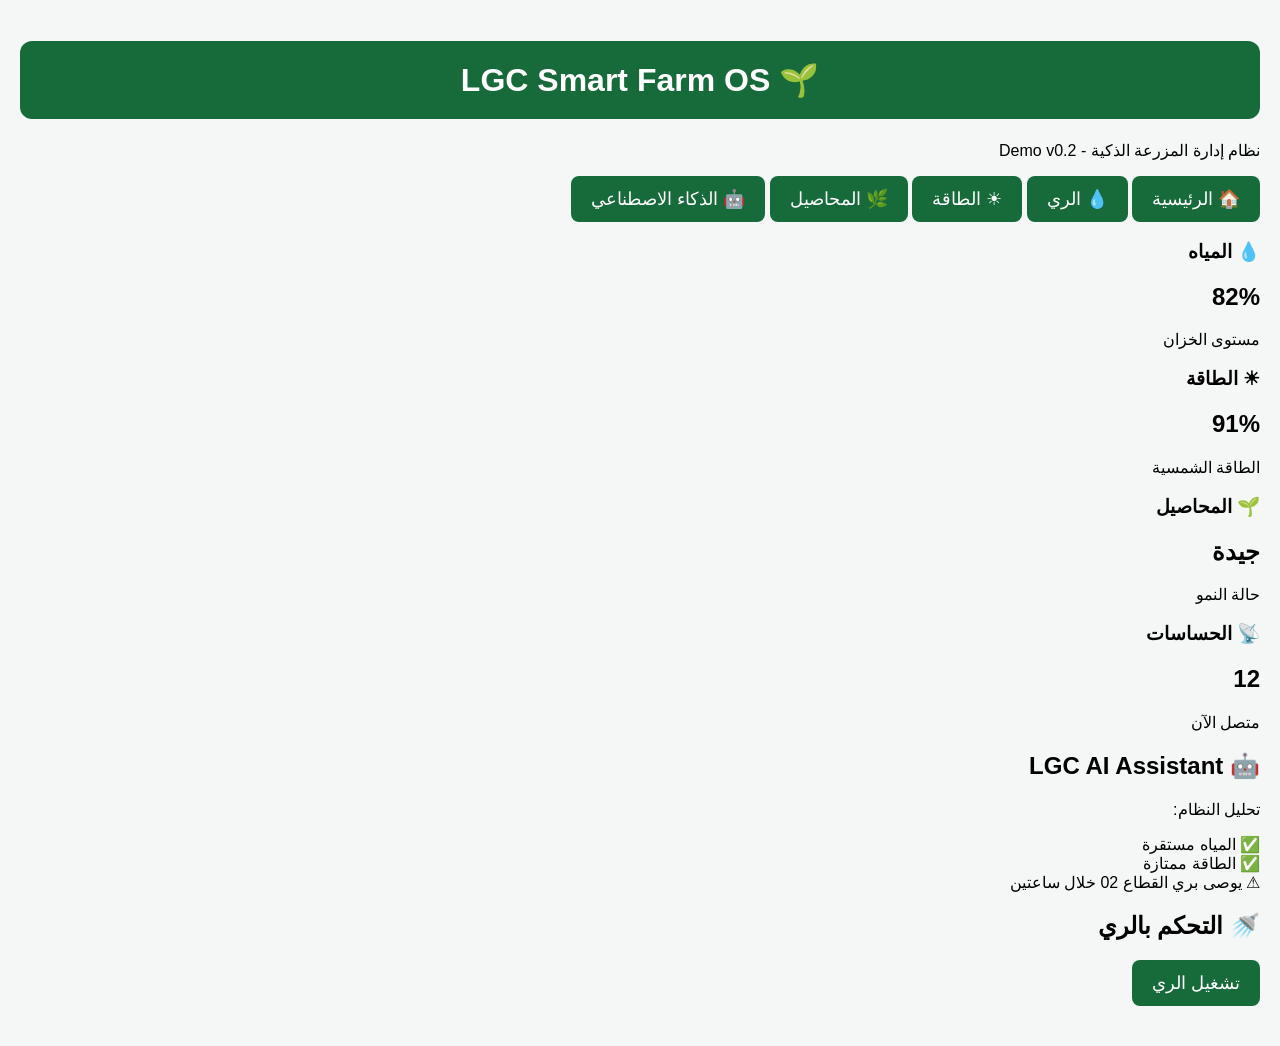
==== index.html @ 4de93127 "Update index.html" ====
<!DOCTYPE html>
<html lang="ar" dir="rtl">

<head>
<meta charset="UTF-8">
<meta name="viewport" content="width=device-width, initial-scale=1.0">

<title>LGC Smart Farm OS</title>

<link rel="stylesheet" href="style.css">

</head>

<body>

<header>

<h1>🌱 LGC Smart Farm OS</h1>

<p>
نظام إدارة المزرعة الذكية - Demo v0.2
</p>

</header>


<nav>

<button>🏠 الرئيسية</button>
<button>💧 الري</button>
<button>☀ الطاقة</button>
<button>🌿 المحاصيل</button>
<button>🤖 الذكاء الاصطناعي</button>

</nav>


<section class="dashboard">


<div class="card">

<h3>💧 المياه</h3>

<h2>82%</h2>

<p>مستوى الخزان</p>

</div>


<div class="card">

<h3>☀ الطاقة</h3>

<h2>91%</h2>

<p>الطاقة الشمسية</p>

</div>


<div class="card">

<h3>🌱 المحاصيل</h3>

<h2>جيدة</h2>

<p>حالة النمو</p>

</div>


<div class="card">

<h3>📡 الحساسات</h3>

<h2>12</h2>

<p>متصل الآن</p>

</div>


</section>


<section class="panel">

<h2>🤖 LGC AI Assistant</h2>

<p>
تحليل النظام:
</p>

<p>
✅ المياه مستقرة
<br>
✅ الطاقة ممتازة
<br>
⚠ يوصى بري القطاع 02 خلال ساعتين
</p>

</section>


<section class="panel">

<h2>🚿 التحكم بالري</h2>

<button onclick="irrigate()">
تشغيل الري
</button>

<p id="result"></p>

</section>


<script src="app.js"></script>

</body>

</html>
---- style.css ----
body{
    font-family:Arial,Tahoma,sans-serif;
    direction:rtl;
    background:#f4f7f5;
    margin:0;
    padding:20px;
}

h1{
    background:#176b3a;
    color:white;
    padding:20px;
    border-radius:12px;
    text-align:center;
}

button{
    background:#176b3a;
    color:white;
    border:none;
    padding:12px 20px;
    border-radius:8px;
    font-size:18px;
}

button:hover{
    opacity:0.9;
}

#result{
    margin-top:20px;
    font-size:20px;
    color:#176b3a;
    font-weight:bold;
}
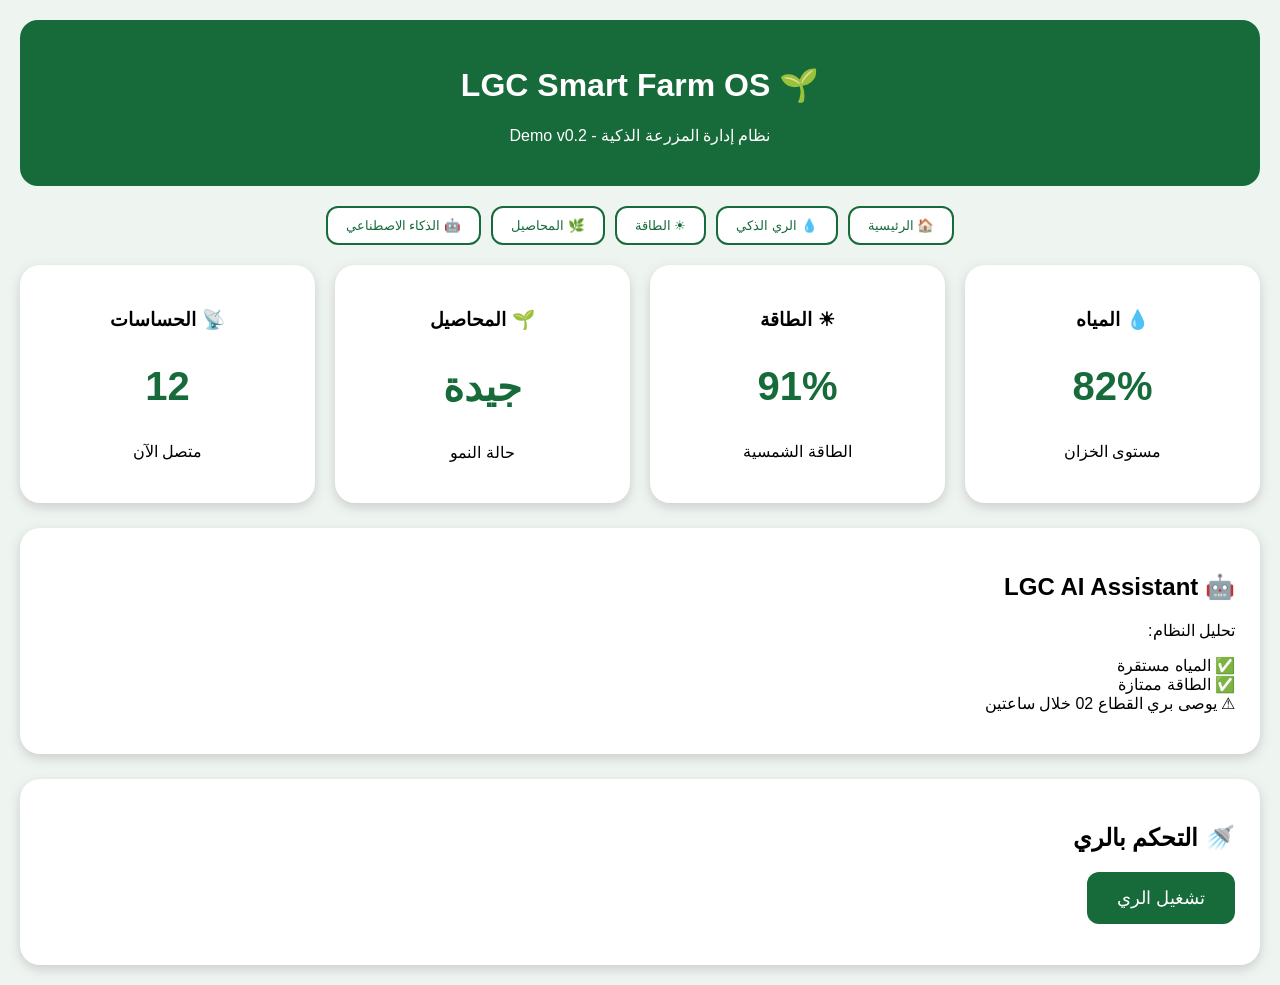
==== commit 97edd344: "Update index.html" ====
--- a/index.html
+++ b/index.html
@@ -26,11 +26,26 @@
 
 <nav>
 
+
+<a href="index.html">
 <button>🏠 الرئيسية</button>
-<button>💧 الري</button>
+</a>
+
+<a href="irrigation.html">
+<button>💧 الري الذكي</button>
+</a>
+
+<a href="energy.html">
 <button>☀ الطاقة</button>
+</a>
+
+<a href="crops.html">
 <button>🌿 المحاصيل</button>
+</a>
+
+<a href="ai.html">
 <button>🤖 الذكاء الاصطناعي</button>
+</a>
 
 </nav>
 
--- a/style.css
+++ b/style.css
@@ -1,35 +1,120 @@
-body{
-    font-family:Arial,Tahoma,sans-serif;
-    direction:rtl;
-    background:#f4f7f5;
-    margin:0;
-    padding:20px;
+body {
+    font-family: Tahoma, Arial, sans-serif;
+    direction: rtl;
+    background: #eef5f0;
+    margin: 0;
+    padding: 20px;
 }
 
-h1{
-    background:#176b3a;
-    color:white;
-    padding:20px;
-    border-radius:12px;
-    text-align:center;
+
+header {
+    background: #176b3a;
+    color: white;
+    text-align: center;
+    padding: 25px;
+    border-radius: 18px;
 }
 
-button{
-    background:#176b3a;
-    color:white;
-    border:none;
-    padding:12px 20px;
-    border-radius:8px;
-    font-size:18px;
+
+nav {
+    display: flex;
+    flex-wrap: wrap;
+    gap: 10px;
+    justify-content: center;
+    margin: 20px 0;
 }
 
-button:hover{
-    opacity:0.9;
+
+nav button {
+    background: #ffffff;
+    color: #176b3a;
+    border: 2px solid #176b3a;
+    padding: 10px 18px;
+    border-radius: 12px;
 }
 
-#result{
-    margin-top:20px;
-    font-size:20px;
+
+.dashboard {
+
+    display: grid;
+
+    grid-template-columns:
+    repeat(auto-fit,minmax(200px,1fr));
+
+    gap: 20px;
+
+}
+
+
+.card {
+
+    background:white;
+
+    padding:25px;
+
+    text-align:center;
+
+    border-radius:20px;
+
+    box-shadow:0 4px 12px #ccc;
+
+}
+
+
+.card h2 {
+
+    font-size:40px;
+
     color:#176b3a;
+
+}
+
+
+.panel {
+
+    background:white;
+
+    margin-top:25px;
+
+    padding:25px;
+
+    border-radius:20px;
+
+    box-shadow:0 4px 12px #ccc;
+
+}
+
+
+button {
+
+    cursor:pointer;
+
+}
+
+
+.panel button {
+
+    background:#176b3a;
+
+    color:white;
+
+    border:none;
+
+    padding:15px 30px;
+
+    border-radius:12px;
+
+    font-size:18px;
+
+}
+
+
+#result {
+
+    color:#176b3a;
+
     font-weight:bold;
+
+    margin-top:15px;
+
 }
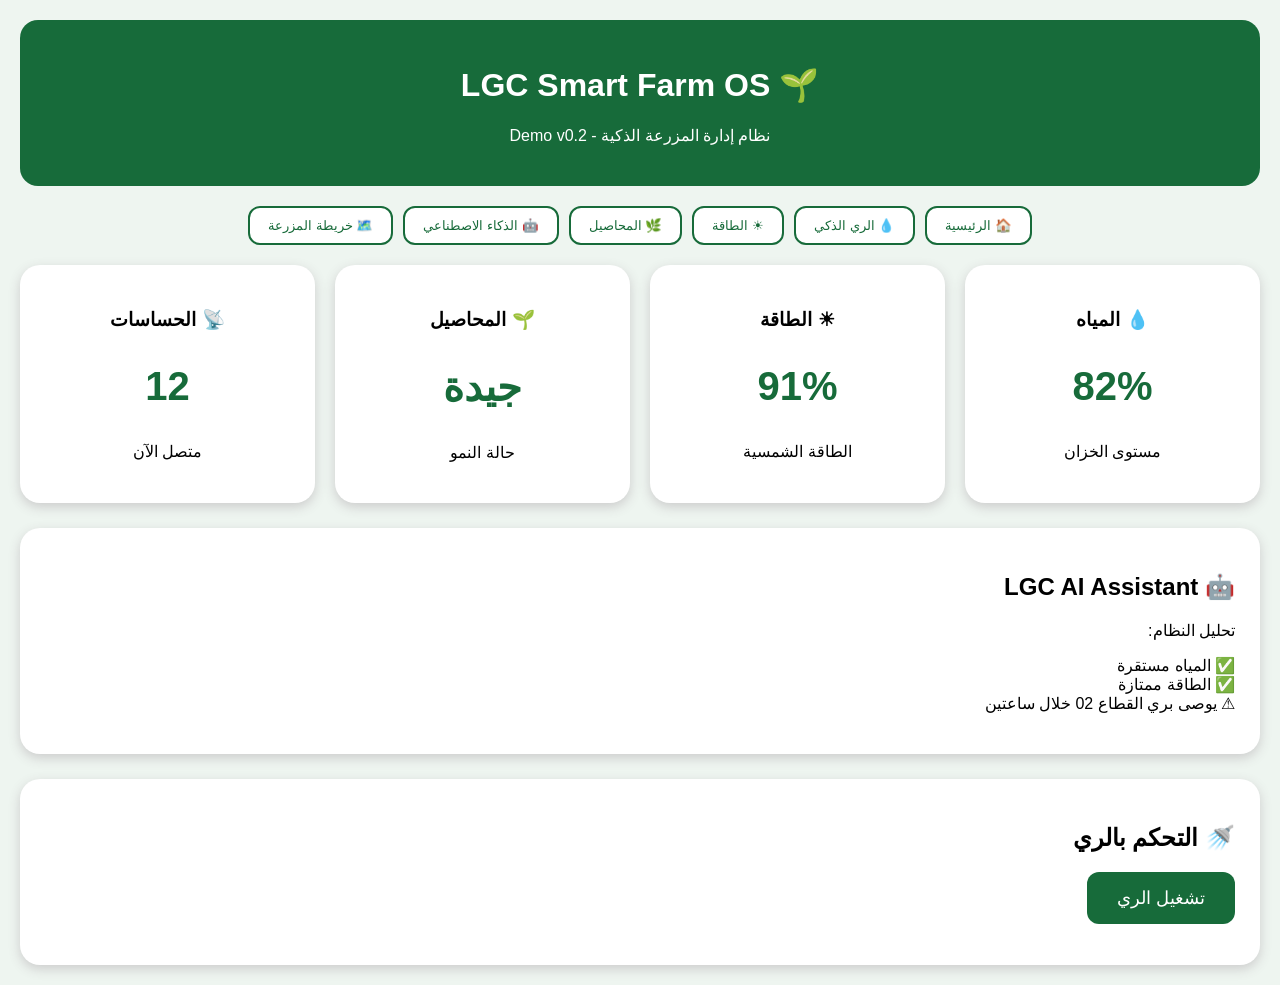
==== commit f202ce4a: "Update index.html" ====
--- a/index.html
+++ b/index.html
@@ -46,6 +46,12 @@
 <a href="ai.html">
 <button>🤖 الذكاء الاصطناعي</button>
 </a>
+  
+<a href="farm-map.html">
+<button>
+🗺️ خريطة المزرعة
+</button>
+  </a>
 
 </nav>
 
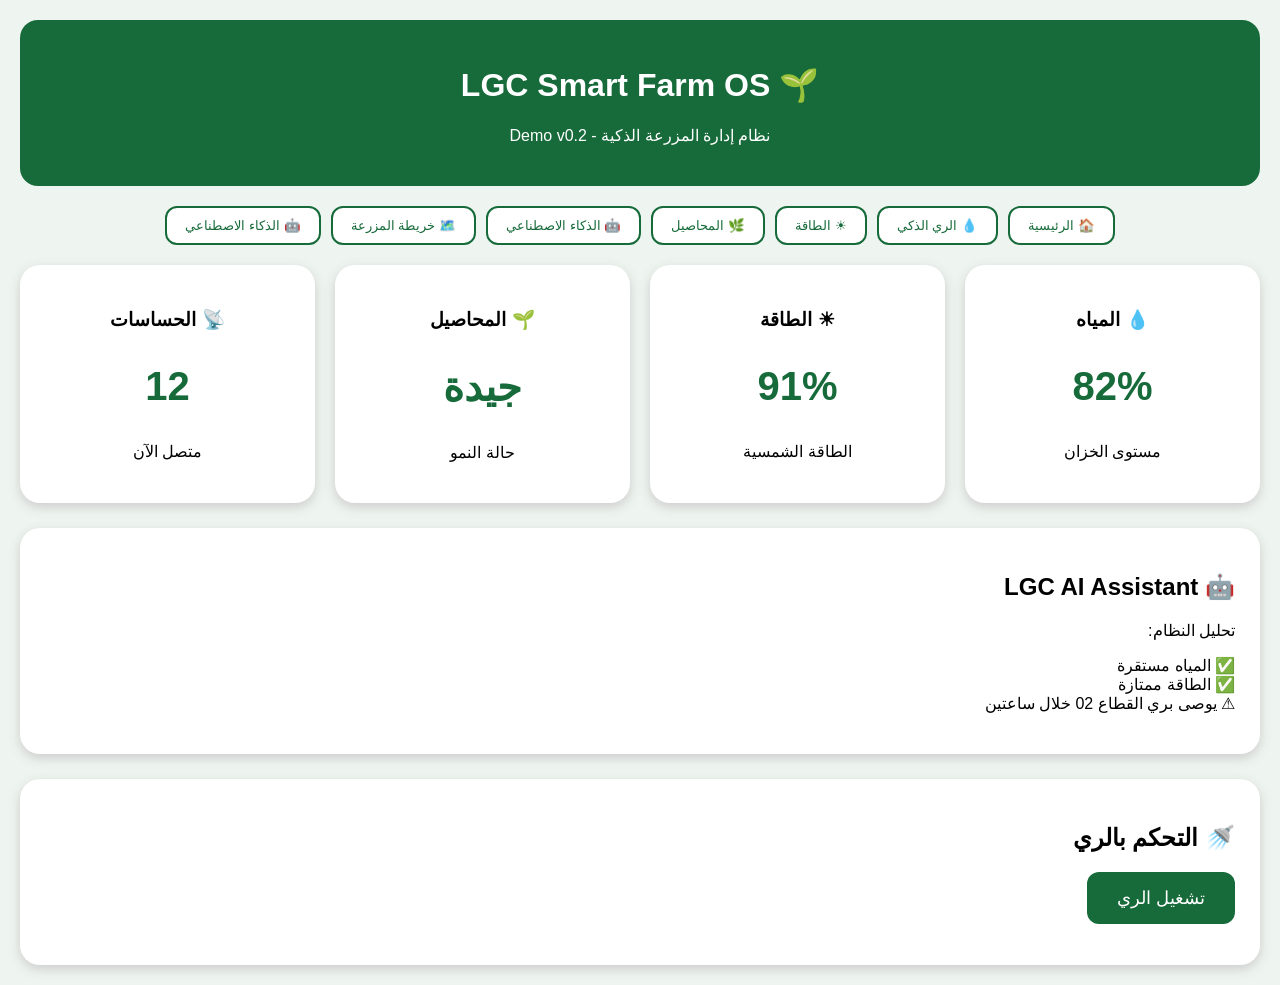
==== commit 3eac1c92: "Update index.html" ====
--- a/index.html
+++ b/index.html
@@ -50,6 +50,12 @@
 <a href="farm-map.html">
 <button>
 🗺️ خريطة المزرعة
+</button>
+  </a>
+
+  <a href="ai.html">
+<button>
+🤖 الذكاء الاصطناعي
 </button>
   </a>
 
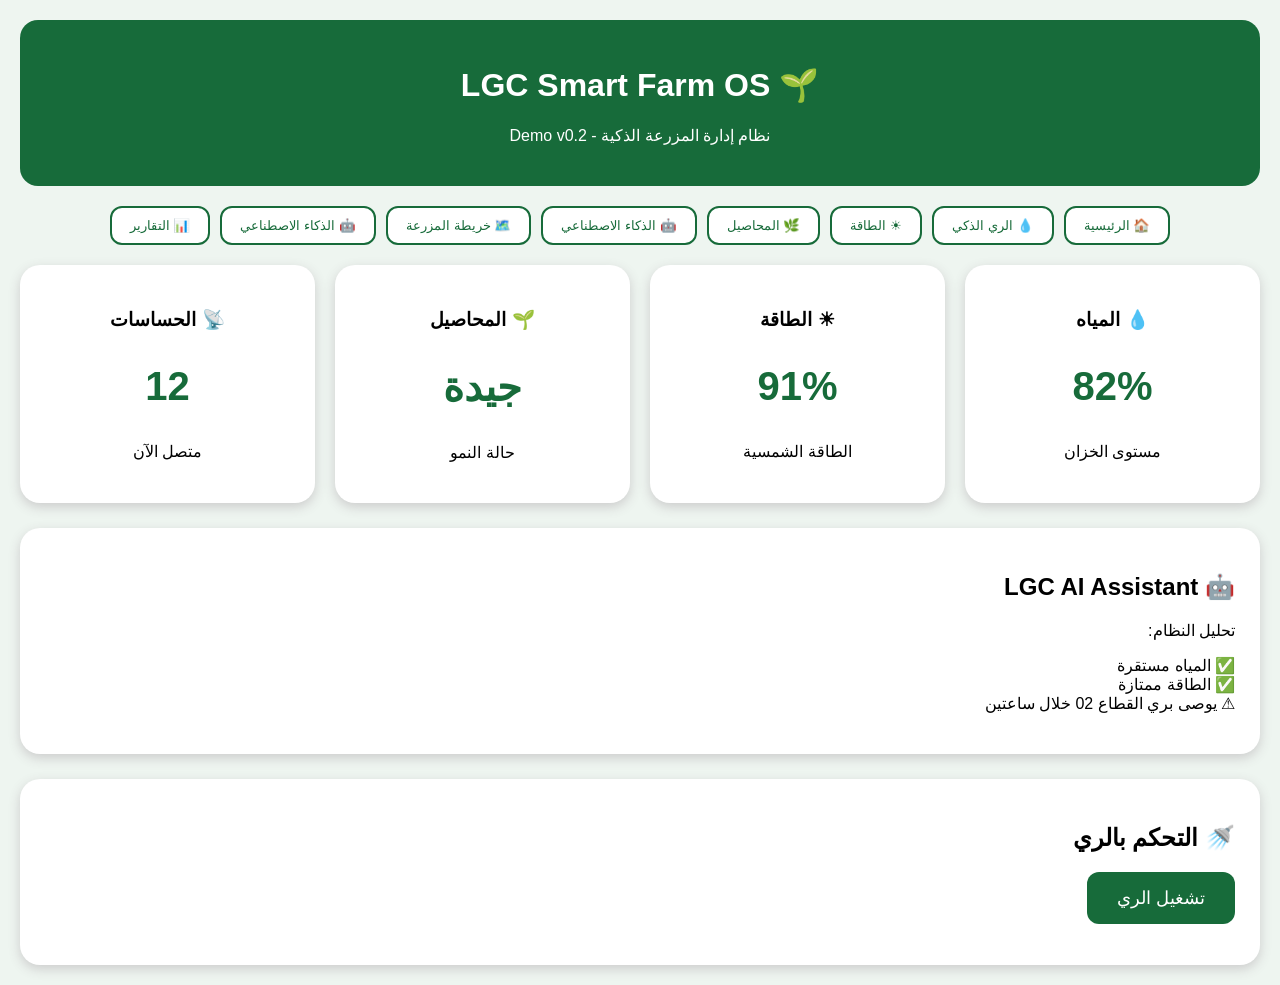
==== commit 0bafe866: "Update index.html" ====
--- a/index.html
+++ b/index.html
@@ -56,6 +56,12 @@
   <a href="ai.html">
 <button>
 🤖 الذكاء الاصطناعي
+</button>
+  </a>
+
+  <a href="reports.html">
+<button>
+📊 التقارير
 </button>
   </a>
 
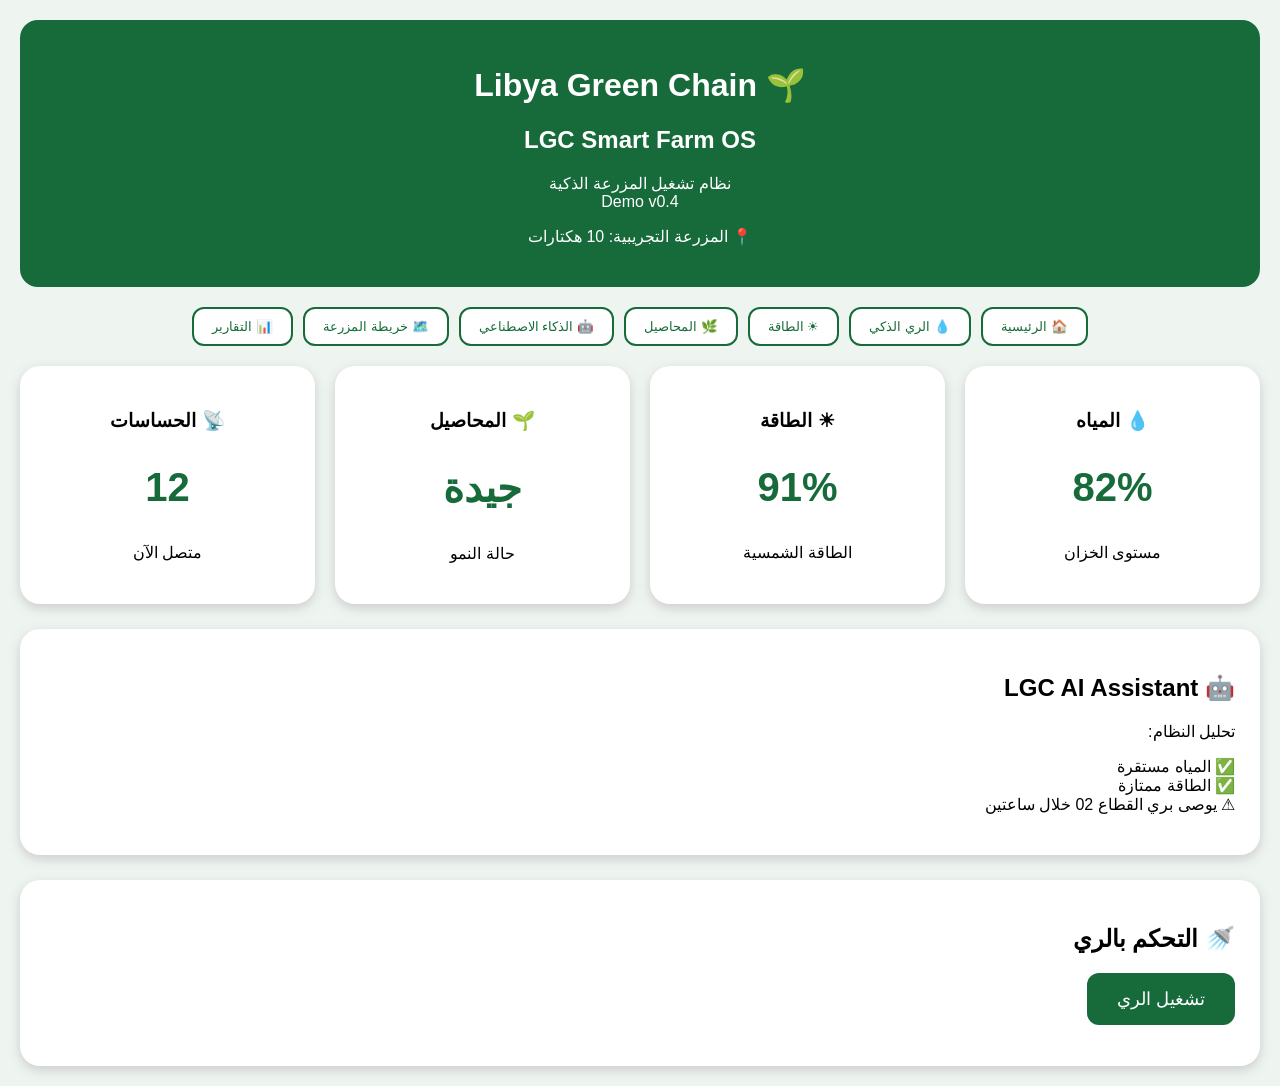
==== commit c50083f4: "Update index.html" ====
--- a/index.html
+++ b/index.html
@@ -15,10 +15,18 @@
 
 <header>
 
-<h1>🌱 LGC Smart Farm OS</h1>
+<h1>🌱 Libya Green Chain</h1>
+
+<h2>LGC Smart Farm OS</h2>
 
 <p>
-نظام إدارة المزرعة الذكية - Demo v0.2
+نظام تشغيل المزرعة الذكية
+<br>
+Demo v0.4
+</p>
+
+<p>
+📍 المزرعة التجريبية: 10 هكتارات
 </p>
 
 </header>
@@ -50,12 +58,6 @@
 <a href="farm-map.html">
 <button>
 🗺️ خريطة المزرعة
-</button>
-  </a>
-
-  <a href="ai.html">
-<button>
-🤖 الذكاء الاصطناعي
 </button>
   </a>
 
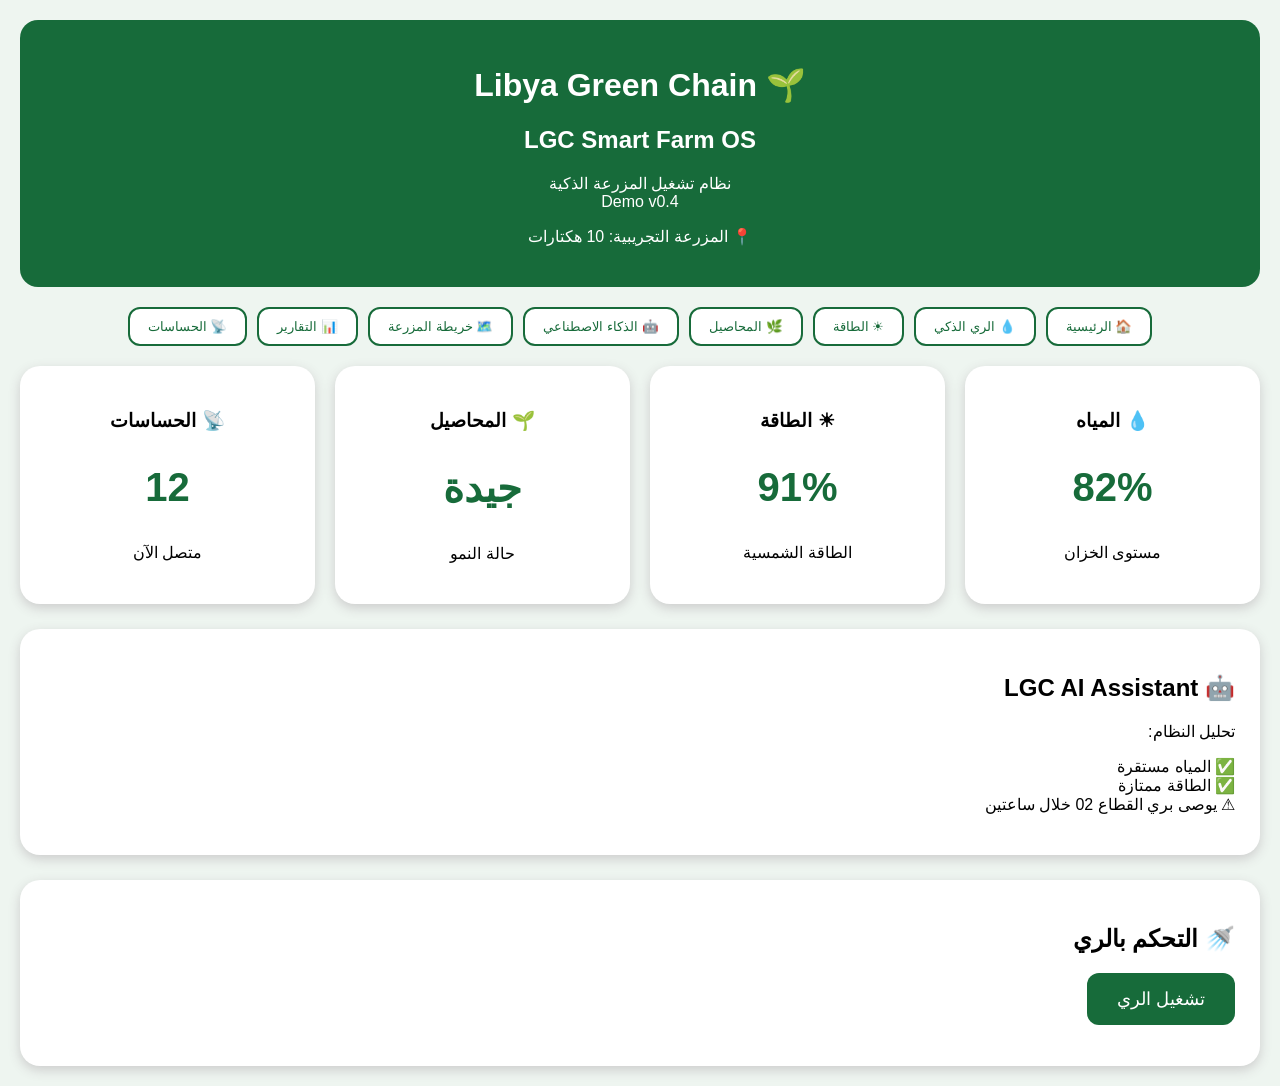
==== commit 3b69a6dc: "Update index.html" ====
--- a/index.html
+++ b/index.html
@@ -64,6 +64,12 @@
   <a href="reports.html">
 <button>
 📊 التقارير
+</button>
+  </a>
+
+  <a href="sensors.html">
+<button>
+📡 الحساسات
 </button>
   </a>
 
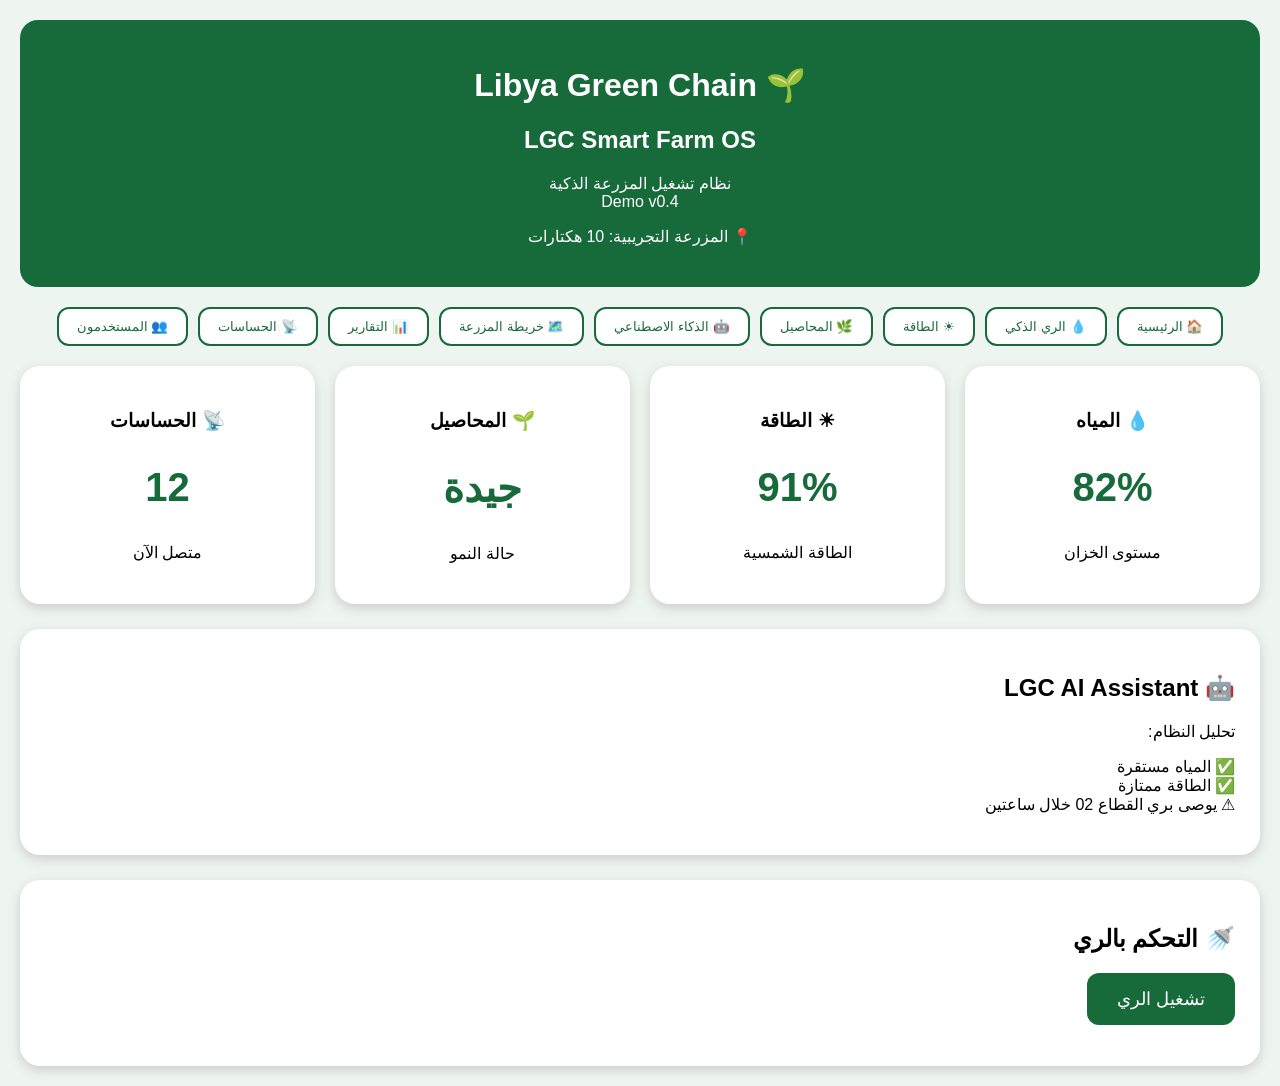
==== commit 3bcd5281: "Update index.html" ====
--- a/index.html
+++ b/index.html
@@ -70,6 +70,12 @@
   <a href="sensors.html">
 <button>
 📡 الحساسات
+</button>
+  </a>
+
+  <a href="users.html">
+<button>
+👥 المستخدمون
 </button>
   </a>
 
